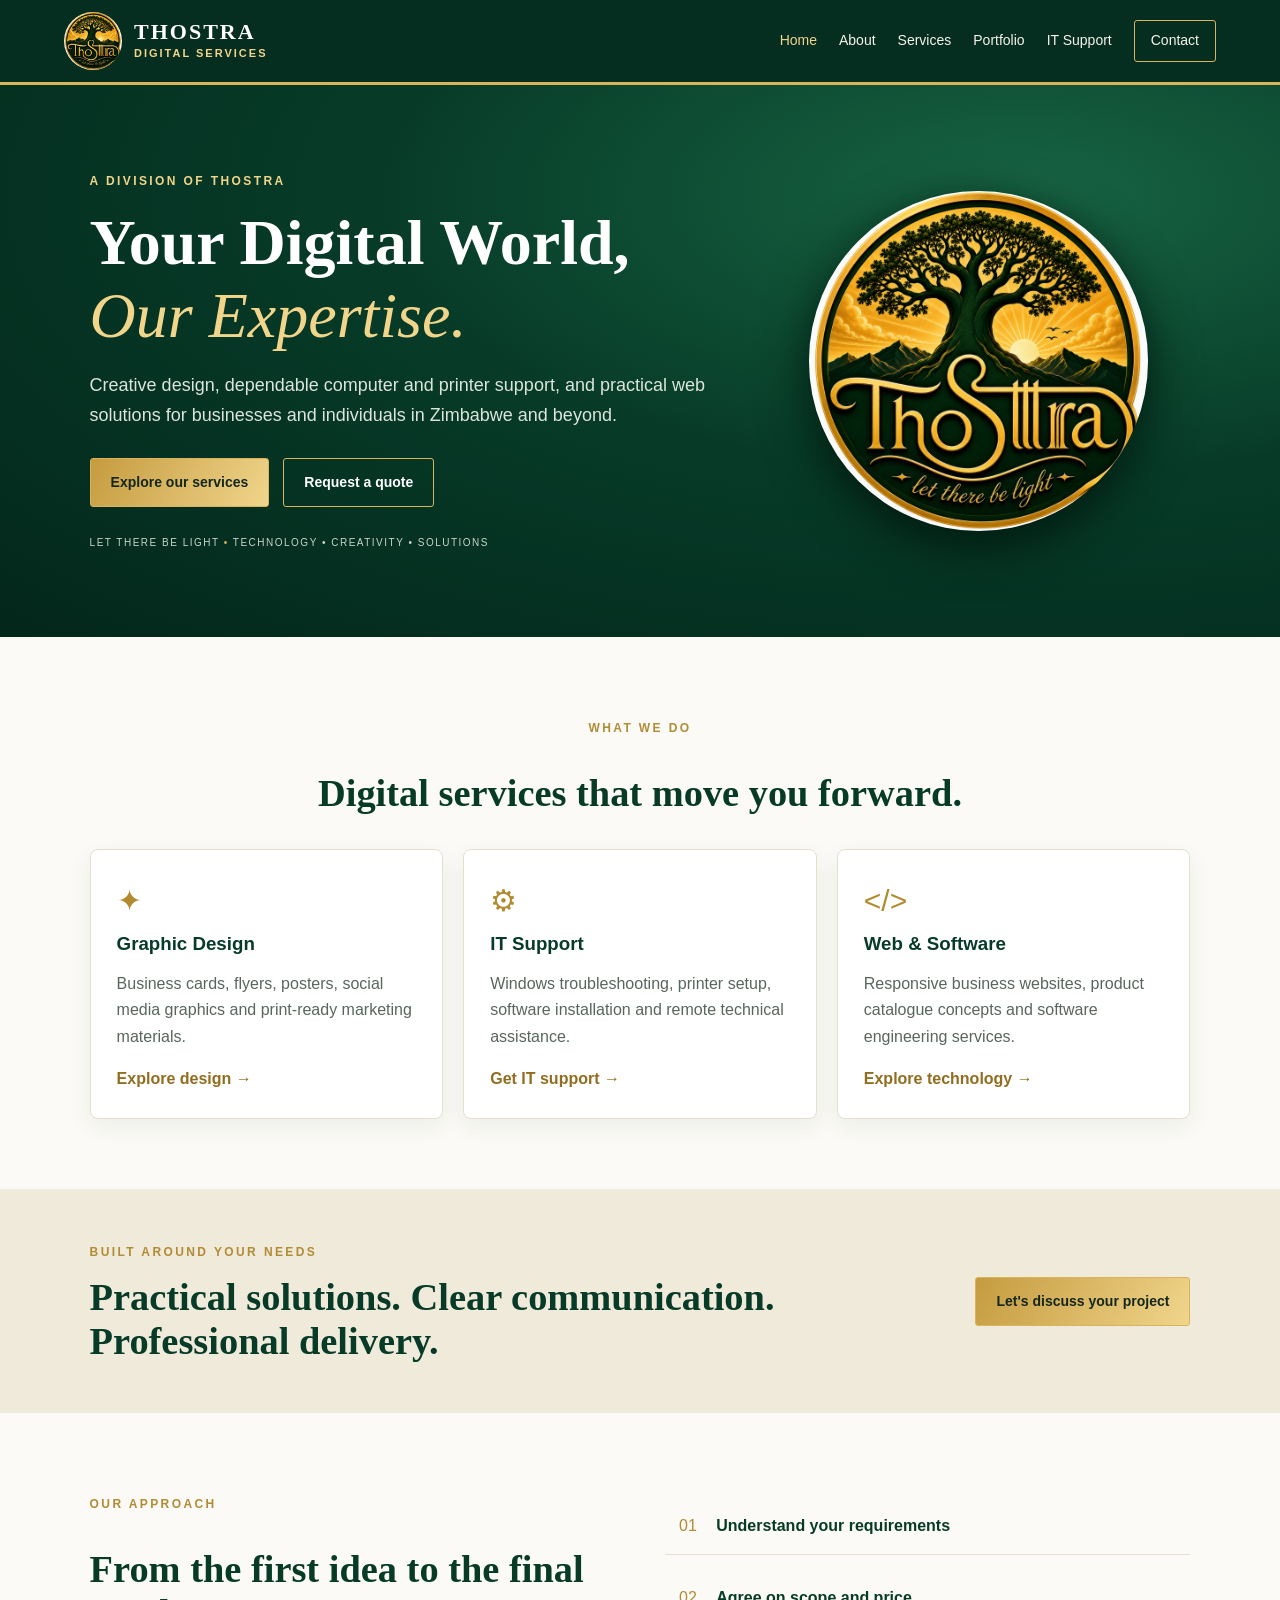
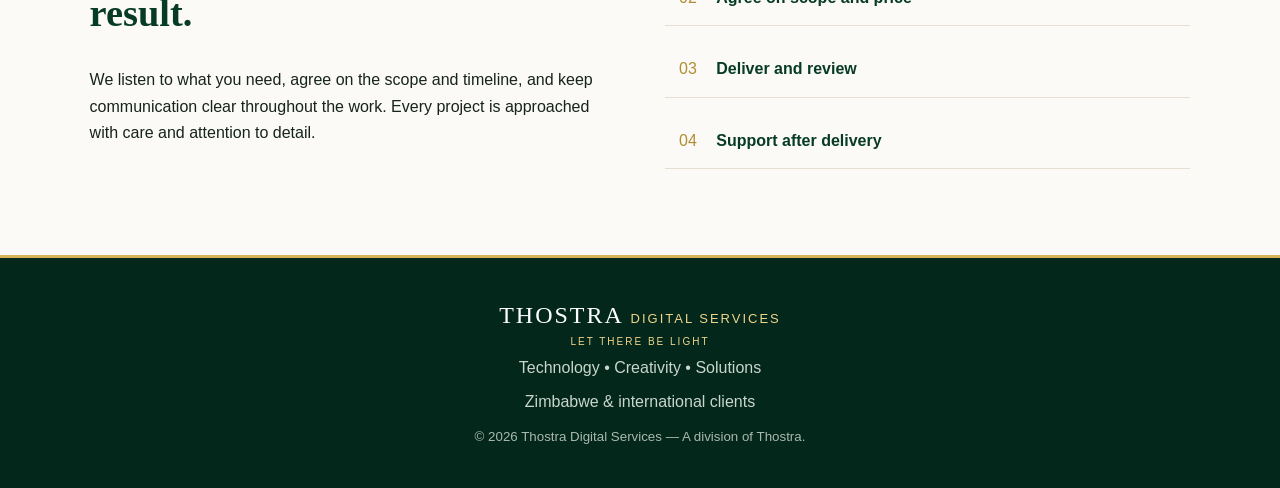
==== index.html @ c04ce032 "Add files via upload" ====
<!doctype html>
<html lang="en">
<head>
  <meta charset="utf-8">
  <meta name="viewport" content="width=device-width, initial-scale=1">
  <meta name="description" content="Thostra Digital Services — graphic design, IT support and web solutions in Zimbabwe and worldwide.">
  <title>Thostra Digital Services | Let There Be Light</title>
  <link rel="stylesheet" href="styles.css">
</head>
<body>
<header class="site-header">
  <a class="brand" href="index.html">
    <img src="assets/thostra-logo.png" alt="Thostra logo">
    <span><strong>THOSTRA</strong><small>DIGITAL SERVICES</small></span>
  </a>
  <button class="menu-toggle" aria-label="Open navigation" aria-expanded="false">☰</button>
  <nav class="nav">
    <a href="index.html" class="active">Home</a><a href="about.html">About</a>
    <a href="services.html">Services</a><a href="portfolio.html">Portfolio</a>
    <a href="support.html">IT Support</a><a href="contact.html" class="nav-cta">Contact</a>
  </nav>
</header>
<main>
  <section class="hero">
    <div class="hero-copy">
      <p class="eyebrow">A DIVISION OF THOSTRA</p>
      <h1>Your Digital World,<br><em>Our Expertise.</em></h1>
      <p class="lead">Creative design, dependable computer and printer support, and practical web solutions for businesses and individuals in Zimbabwe and beyond.</p>
      <div class="actions"><a class="button gold" href="services.html">Explore our services</a><a class="button outline" href="contact.html">Request a quote</a></div>
      <p class="signature">LET THERE BE LIGHT <span>•</span> TECHNOLOGY • CREATIVITY • SOLUTIONS</p>
    </div>
    <div class="hero-mark"><img src="assets/thostra-logo.png" alt="Thostra tree and sunrise emblem"></div>
  </section>
  <section class="section">
    <div class="section-heading"><p class="eyebrow">WHAT WE DO</p><h2>Digital services that move you forward.</h2></div>
    <div class="cards three">
      <article class="card"><div class="icon">✦</div><h3>Graphic Design</h3><p>Business cards, flyers, posters, social media graphics and print-ready marketing materials.</p><a href="services.html#design">Explore design →</a></article>
      <article class="card"><div class="icon">⚙</div><h3>IT Support</h3><p>Windows troubleshooting, printer setup, software installation and remote technical assistance.</p><a href="support.html">Get IT support →</a></article>
      <article class="card"><div class="icon">&lt;/&gt;</div><h3>Web & Software</h3><p>Responsive business websites, product catalogue concepts and software engineering services.</p><a href="services.html#web">Explore technology →</a></article>
    </div>
  </section>
  <section class="band"><div><p class="eyebrow">BUILT AROUND YOUR NEEDS</p><h2>Practical solutions. Clear communication. Professional delivery.</h2></div><a class="button gold" href="contact.html">Let's discuss your project</a></section>
  <section class="section split">
    <div><p class="eyebrow">OUR APPROACH</p><h2>From the first idea to the final result.</h2><p>We listen to what you need, agree on the scope and timeline, and keep communication clear throughout the work. Every project is approached with care and attention to detail.</p></div>
    <div class="feature-list"><p>01 <b>Understand your requirements</b></p><p>02 <b>Agree on scope and price</b></p><p>03 <b>Deliver and review</b></p><p>04 <b>Support after delivery</b></p></div>
  </section>
</main>
<footer><div class="footer-brand">THOSTRA <span>DIGITAL SERVICES</span><small>LET THERE BE LIGHT</small></div><p>Technology • Creativity • Solutions</p><p>Zimbabwe & international clients</p><small>© <span id="year"></span> Thostra Digital Services — A division of Thostra.</small></footer>
<script src="script.js"></script>
</body></html>
---- styles.css ----
:root{--green:#073b28;--green2:#0d5638;--gold:#d8b45a;--gold2:#f0d58b;--cream:#f7f4eb;--ink:#17231d;--muted:#66736b}*{box-sizing:border-box}html{scroll-behavior:smooth}body{margin:0;font-family:Arial,Helvetica,sans-serif;color:var(--ink);background:#fbfaf6;line-height:1.65}.site-header{height:auto;min-height:82px;background:#052d20;color:white;display:flex;align-items:center;justify-content:space-between;padding:12px max(5vw,20px);gap:24px;border-bottom:3px solid var(--gold)}.brand{display:flex;align-items:center;gap:12px;color:white;text-decoration:none}.brand img{width:58px;height:58px;object-fit:contain;border-radius:50%}.brand strong{display:block;font-family:Georgia,serif;font-size:22px;letter-spacing:2px;line-height:1.1}.brand small{display:block;color:var(--gold2);font-size:11px;letter-spacing:2px;font-weight:bold}.nav{display:flex;align-items:center;gap:22px}.nav a{color:#f7f4eb;text-decoration:none;font-size:14px}.nav a:hover,.nav a.active{color:var(--gold2)}.nav .nav-cta{border:1px solid var(--gold);padding:8px 16px;border-radius:3px}.menu-toggle{display:none;background:none;border:1px solid var(--gold);color:white;padding:8px 12px;font-size:20px}.hero{background:radial-gradient(ellipse at 80% 20%,#176443 0,#073b28 45%,#03271b 100%);color:white;display:grid;grid-template-columns:1.2fr .8fr;align-items:center;padding:75px max(7vw,24px);gap:40px;min-height:520px}.eyebrow{color:#b18c35;font-size:12px;font-weight:bold;letter-spacing:2.4px}.hero .eyebrow{color:var(--gold2)}h1,h2,h3{line-height:1.15}h1{font-family:Georgia,serif;font-size:clamp(38px,5vw,64px);margin:14px 0 18px}.hero h1 em{color:var(--gold2);font-weight:normal}.lead{font-size:18px;color:#dce5dd;max-width:720px}.hero-copy .lead{max-width:620px}.actions{display:flex;gap:14px;flex-wrap:wrap;margin:28px 0}.button{display:inline-block;padding:12px 20px;text-decoration:none;font-weight:bold;border-radius:3px;border:1px solid var(--gold);cursor:pointer;font-size:14px}.gold{background:linear-gradient(120deg,#c59b3f,#f0d58b);color:#14271c}.outline{color:white;background:transparent}.signature{font-size:10px;letter-spacing:1.5px;color:#c8d5ca}.signature span{color:var(--gold)}.hero-mark{display:flex;justify-content:center}.hero-mark img{width:min(340px,80%);height:auto;border-radius:50%;box-shadow:0 15px 50px #00190f}.section,.page{padding:70px max(7vw,24px)}.section-heading{text-align:center;max-width:760px;margin:0 auto 34px}.section-heading h2,.split h2,.band h2{font-family:Georgia,serif;font-size:clamp(28px,3vw,42px);color:var(--green)}.cards{display:grid;gap:20px}.three{grid-template-columns:repeat(3,1fr)}.two{grid-template-columns:repeat(2,1fr);margin:28px 0}.card,.panel{background:white;border:1px solid #e5dfd0;padding:26px;border-radius:8px;box-shadow:0 8px 24px #173b2010}.card h3{color:var(--green);margin:8px 0}.card p,.panel p{color:#58665d}.card a{color:#926d20;text-decoration:none;font-weight:bold}.icon{font-size:30px;color:#b28b31}.band{background:#f0eadb;padding:42px max(7vw,24px);display:flex;align-items:center;justify-content:space-between;gap:25px}.band h2{max-width:720px;margin:8px 0}.split{display:grid;grid-template-columns:1fr 1fr;gap:50px}.feature-list p{padding:14px;border-bottom:1px solid #e6dfcf;color:#b18c35}.feature-list b{color:var(--green);margin-left:15px}.page{min-height:65vh}.page h1{color:var(--green);font-size:clamp(36px,4.5vw,54px)}.page .lead{color:#59665e;max-width:850px}.page h2{color:var(--green);font-family:Georgia,serif}.service-block{display:grid;grid-template-columns:85px 1fr;gap:20px;padding:25px 0;border-bottom:1px solid #e4dece}.service-number{font-family:Georgia,serif;color:#b28b31;font-size:38px}.service-block h2{margin:4px 0 10px}.service-block p{max-width:850px;color:#5a675f}.tag,.label{display:inline-block;color:#86651e;background:#f4ecd8;padding:4px 10px;border-radius:3px;font-size:11px;font-weight:bold;letter-spacing:1px}.notice{padding:18px 20px;border-left:4px solid var(--gold);background:#f3eedf;margin:25px 0;color:#4d594f}.contact-grid{display:grid;grid-template-columns:.8fr 1.2fr;gap:22px;margin-top:28px}.contact-label{font-size:11px;font-weight:bold;color:#987522;text-transform:uppercase;letter-spacing:1px;margin-bottom:0}.panel a{color:#765819}form label{display:block;font-size:13px;font-weight:bold;color:var(--green);margin:13px 0}input,select,textarea{width:100%;padding:12px;border:1px solid #d9d2c2;border-radius:4px;margin-top:5px;font:inherit;background:#fff}textarea{resize:vertical}.small{font-size:12px;color:#68736b}footer{background:#03271b;color:#dce5dd;text-align:center;padding:38px 20px;border-top:3px solid var(--gold)}.footer-brand{font-family:Georgia,serif;font-size:24px;letter-spacing:2px;color:white}.footer-brand span{color:var(--gold2);font-family:Arial,sans-serif;font-size:13px;letter-spacing:2px}.footer-brand small{display:block;color:var(--gold2);font:10px Arial;letter-spacing:2px}footer p{margin:8px;color:#c9d6cc}footer>small{color:#aab9ad}@media(max-width:850px){.nav{gap:12px}.nav a{font-size:12px}.hero{grid-template-columns:1fr}.hero-mark{display:none}}@media(max-width:680px){.site-header{flex-wrap:wrap}.menu-toggle{display:block}.nav{display:none;width:100%;flex-direction:column;align-items:flex-start;padding:10px 0 14px}.nav.open{display:flex}.nav a{font-size:15px}.three,.two,.split,.contact-grid{grid-template-columns:1fr}.band{align-items:flex-start;flex-direction:column}.section,.page{padding:48px 22px}.hero{padding:55px 22px;min-height:0}.service-block{grid-template-columns:55px 1fr}.service-number{font-size:28px}}
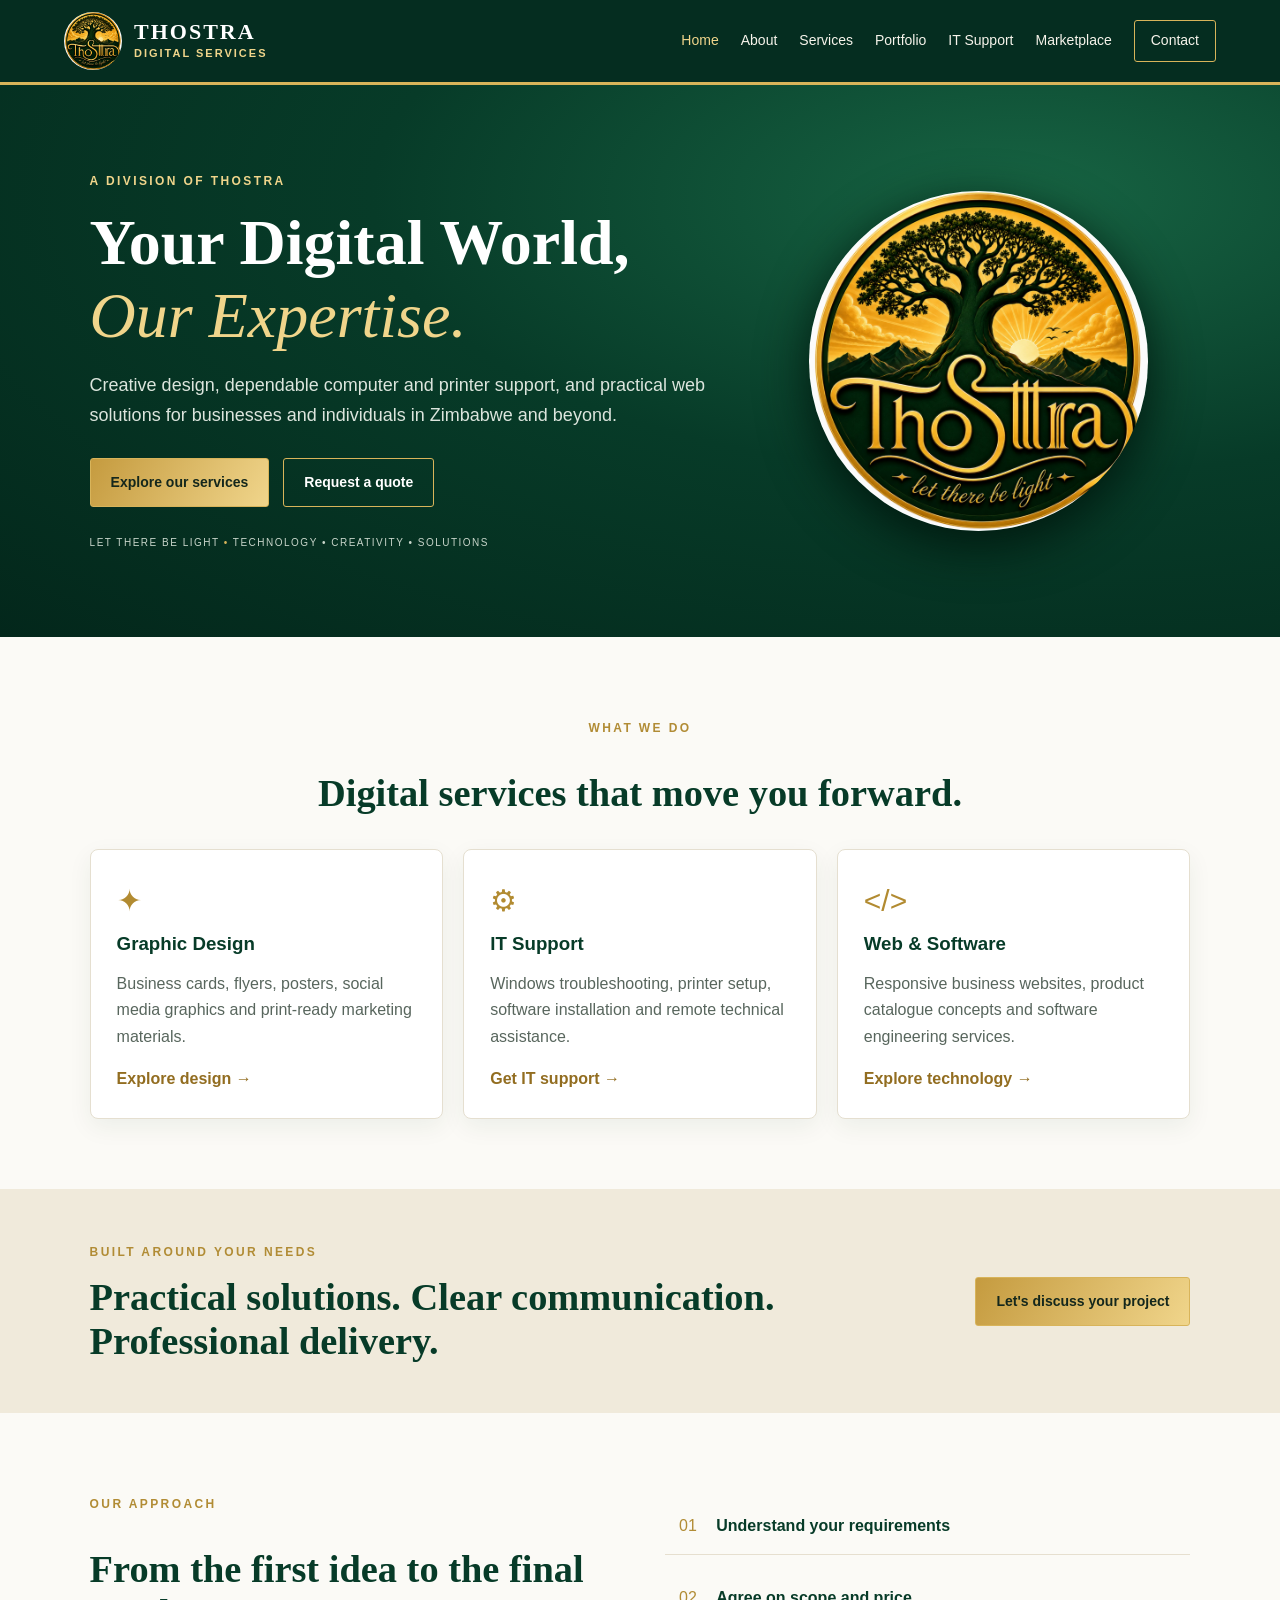
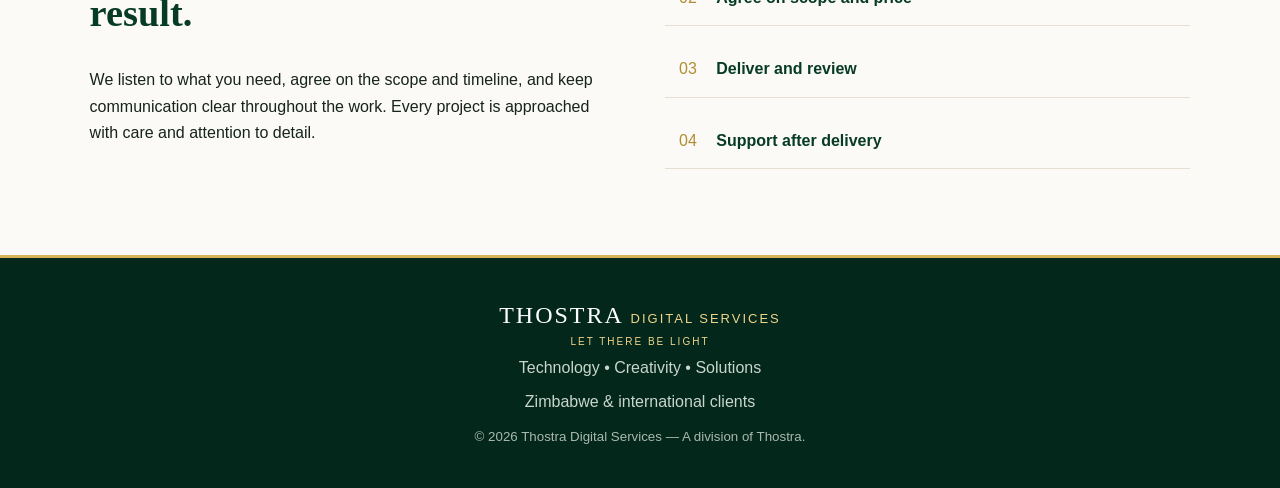
==== commit 1d1da4f2: "Add Thostra Online Marketplace and navigation" ====
--- a/index.html
+++ b/index.html
@@ -14,11 +14,17 @@
     <span><strong>THOSTRA</strong><small>DIGITAL SERVICES</small></span>
   </a>
   <button class="menu-toggle" aria-label="Open navigation" aria-expanded="false">☰</button>
-  <nav class="nav">
-    <a href="index.html" class="active">Home</a><a href="about.html">About</a>
-    <a href="services.html">Services</a><a href="portfolio.html">Portfolio</a>
-    <a href="support.html">IT Support</a><a href="contact.html" class="nav-cta">Contact</a>
-  </nav>
+  
+<nav class="nav">
+  <a href="index.html" class="active">Home</a>
+  <a href="about.html">About</a>
+  <a href="services.html">Services</a>
+  <a href="portfolio.html">Portfolio</a>
+  <a href="support.html">IT Support</a>
+  <a href="marketplace.html">Marketplace</a>
+  <a href="contact.html" class="nav-cta">Contact</a>
+</nav>
+</header>
 </header>
 <main>
   <section class="hero">
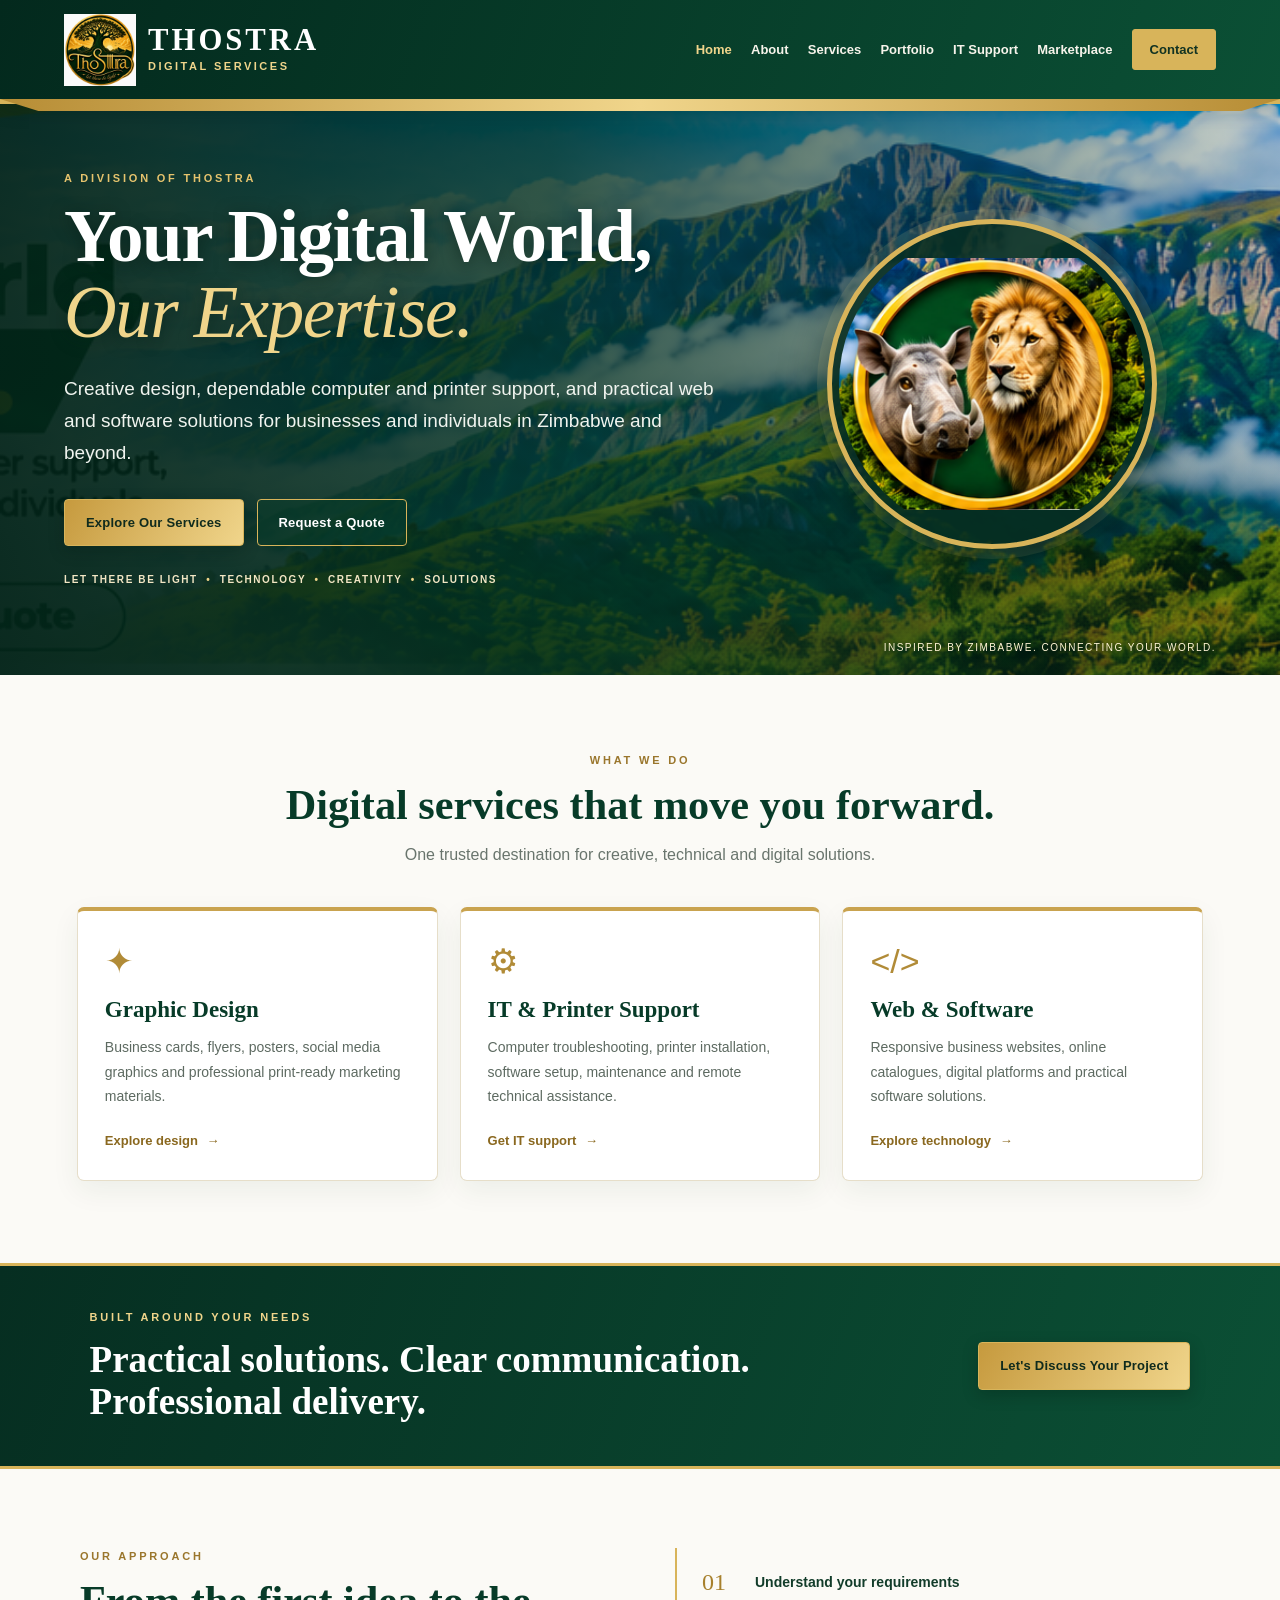
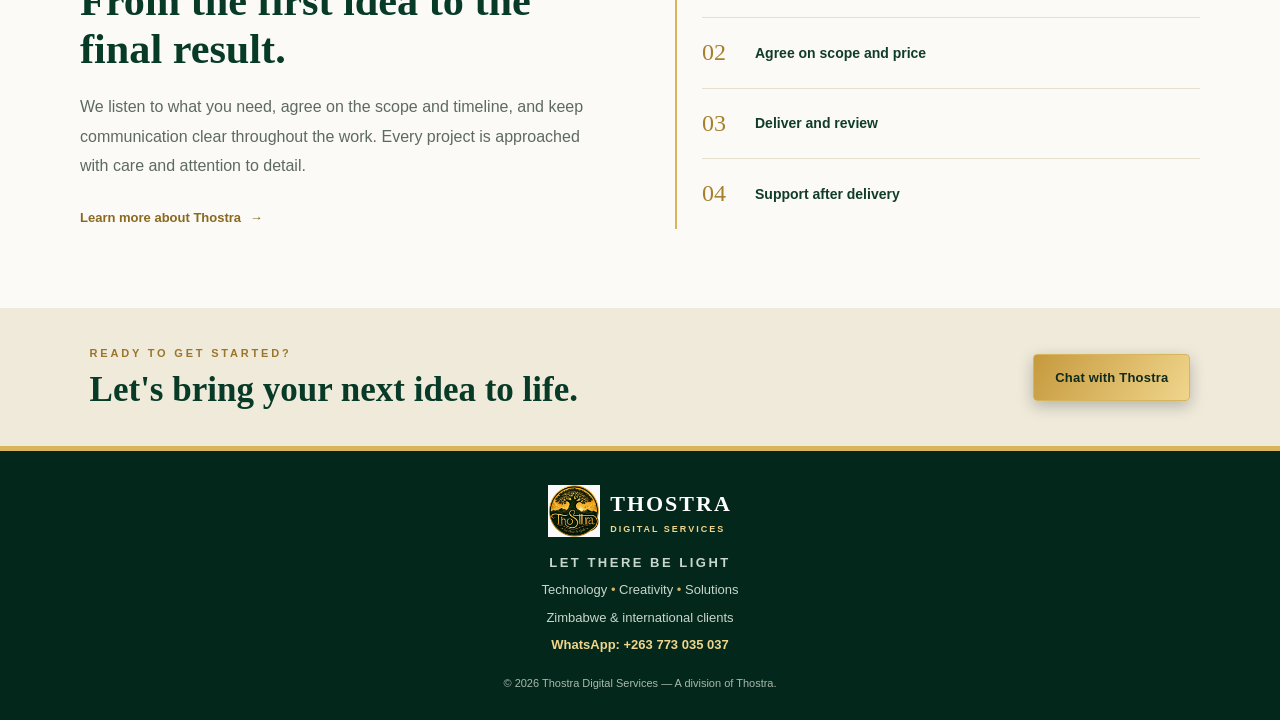
==== commit b3e4d63b: "Redesign Thostra homepage with Nyangani mountains" ====
--- a/index.html
+++ b/index.html
@@ -3,54 +3,124 @@
 <head>
   <meta charset="utf-8">
   <meta name="viewport" content="width=device-width, initial-scale=1">
-  <meta name="description" content="Thostra Digital Services — graphic design, IT support and web solutions in Zimbabwe and worldwide.">
-  <title>Thostra Digital Services | Let There Be Light</title>
+  <meta name="description" content="Thostra Digital Services — graphic design, IT support, printer support, websites and software solutions in Zimbabwe and beyond.">
+  <meta name="theme-color" content="#073b28">
+  <title>THOSTRA Digital Services | Your Digital World, Our Expertise</title>
   <link rel="stylesheet" href="styles.css">
 </head>
-<body>
-<header class="site-header">
-  <a class="brand" href="index.html">
-    <img src="assets/thostra-logo.png" alt="Thostra logo">
+<body class="home-page">
+<header class="site-header home-header">
+  <a class="brand" href="index.html" aria-label="Thostra Digital Services home">
+    <img src="assets/thostra-logo.png" alt="Original Thostra logo">
     <span><strong>THOSTRA</strong><small>DIGITAL SERVICES</small></span>
   </a>
-  <button class="menu-toggle" aria-label="Open navigation" aria-expanded="false">☰</button>
-  
-<nav class="nav">
-  <a href="index.html" class="active">Home</a>
-  <a href="about.html">About</a>
-  <a href="services.html">Services</a>
-  <a href="portfolio.html">Portfolio</a>
-  <a href="support.html">IT Support</a>
-  <a href="marketplace.html">Marketplace</a>
-  <a href="contact.html" class="nav-cta">Contact</a>
-</nav>
+
+  <button class="menu-toggle" type="button" aria-label="Open navigation" aria-expanded="false">☰</button>
+
+  <nav class="nav" aria-label="Main navigation">
+    <a href="index.html" class="active">Home</a>
+    <a href="about.html">About</a>
+    <a href="services.html">Services</a>
+    <a href="portfolio.html">Portfolio</a>
+    <a href="support.html">IT Support</a>
+    <a href="marketplace.html">Marketplace</a>
+    <a href="contact.html" class="nav-cta">Contact</a>
+  </nav>
 </header>
-</header>
+
 <main>
-  <section class="hero">
-    <div class="hero-copy">
-      <p class="eyebrow">A DIVISION OF THOSTRA</p>
-      <h1>Your Digital World,<br><em>Our Expertise.</em></h1>
-      <p class="lead">Creative design, dependable computer and printer support, and practical web solutions for businesses and individuals in Zimbabwe and beyond.</p>
-      <div class="actions"><a class="button gold" href="services.html">Explore our services</a><a class="button outline" href="contact.html">Request a quote</a></div>
-      <p class="signature">LET THERE BE LIGHT <span>•</span> TECHNOLOGY • CREATIVITY • SOLUTIONS</p>
+  <section class="home-hero" aria-labelledby="hero-title">
+    <div class="home-hero-shade"></div>
+    <div class="home-hero-inner">
+      <div class="home-hero-copy">
+        <p class="home-eyebrow">A DIVISION OF THOSTRA</p>
+        <h1 id="hero-title">Your Digital World,<br><em>Our Expertise.</em></h1>
+        <p class="home-lead">Creative design, dependable computer and printer support, and practical web and software solutions for businesses and individuals in Zimbabwe and beyond.</p>
+        <div class="home-actions">
+          <a class="home-button home-button-gold" href="services.html">Explore Our Services</a>
+          <a class="home-button home-button-outline" href="contact.html">Request a Quote</a>
+        </div>
+        <p class="home-signature">LET THERE BE LIGHT <span>•</span> TECHNOLOGY <span>•</span> CREATIVITY <span>•</span> SOLUTIONS</p>
+      </div>
+      <div class="home-hero-emblem">
+        <img src="assets/thostra-lion-warthog-emblem.png" alt="Lion and warthog emblem">
+      </div>
     </div>
-    <div class="hero-mark"><img src="assets/thostra-logo.png" alt="Thostra tree and sunrise emblem"></div>
+    <div class="home-hero-caption">Inspired by Zimbabwe. Connecting your world.</div>
   </section>
-  <section class="section">
-    <div class="section-heading"><p class="eyebrow">WHAT WE DO</p><h2>Digital services that move you forward.</h2></div>
-    <div class="cards three">
-      <article class="card"><div class="icon">✦</div><h3>Graphic Design</h3><p>Business cards, flyers, posters, social media graphics and print-ready marketing materials.</p><a href="services.html#design">Explore design →</a></article>
-      <article class="card"><div class="icon">⚙</div><h3>IT Support</h3><p>Windows troubleshooting, printer setup, software installation and remote technical assistance.</p><a href="support.html">Get IT support →</a></article>
-      <article class="card"><div class="icon">&lt;/&gt;</div><h3>Web & Software</h3><p>Responsive business websites, product catalogue concepts and software engineering services.</p><a href="services.html#web">Explore technology →</a></article>
+
+  <section class="home-services" aria-labelledby="services-title">
+    <div class="home-section-heading">
+      <p class="home-eyebrow">WHAT WE DO</p>
+      <h2 id="services-title">Digital services that move you forward.</h2>
+      <p>One trusted destination for creative, technical and digital solutions.</p>
+    </div>
+    <div class="home-service-grid">
+      <article class="home-service-card">
+        <div class="home-service-icon" aria-hidden="true">✦</div>
+        <h3>Graphic Design</h3>
+        <p>Business cards, flyers, posters, social media graphics and professional print-ready marketing materials.</p>
+        <a href="services.html#design">Explore design <span>→</span></a>
+      </article>
+      <article class="home-service-card">
+        <div class="home-service-icon" aria-hidden="true">⚙</div>
+        <h3>IT & Printer Support</h3>
+        <p>Computer troubleshooting, printer installation, software setup, maintenance and remote technical assistance.</p>
+        <a href="support.html">Get IT support <span>→</span></a>
+      </article>
+      <article class="home-service-card">
+        <div class="home-service-icon" aria-hidden="true">&lt;/&gt;</div>
+        <h3>Web & Software</h3>
+        <p>Responsive business websites, online catalogues, digital platforms and practical software solutions.</p>
+        <a href="services.html#web">Explore technology <span>→</span></a>
+      </article>
     </div>
   </section>
-  <section class="band"><div><p class="eyebrow">BUILT AROUND YOUR NEEDS</p><h2>Practical solutions. Clear communication. Professional delivery.</h2></div><a class="button gold" href="contact.html">Let's discuss your project</a></section>
-  <section class="section split">
-    <div><p class="eyebrow">OUR APPROACH</p><h2>From the first idea to the final result.</h2><p>We listen to what you need, agree on the scope and timeline, and keep communication clear throughout the work. Every project is approached with care and attention to detail.</p></div>
-    <div class="feature-list"><p>01 <b>Understand your requirements</b></p><p>02 <b>Agree on scope and price</b></p><p>03 <b>Deliver and review</b></p><p>04 <b>Support after delivery</b></p></div>
+
+  <section class="home-promise">
+    <div>
+      <p class="home-eyebrow">BUILT AROUND YOUR NEEDS</p>
+      <h2>Practical solutions. Clear communication. Professional delivery.</h2>
+    </div>
+    <a class="home-button home-button-gold" href="contact.html">Let's Discuss Your Project</a>
+  </section>
+
+  <section class="home-approach" aria-labelledby="approach-title">
+    <div class="home-approach-copy">
+      <p class="home-eyebrow">OUR APPROACH</p>
+      <h2 id="approach-title">From the first idea to the final result.</h2>
+      <p>We listen to what you need, agree on the scope and timeline, and keep communication clear throughout the work. Every project is approached with care and attention to detail.</p>
+      <a class="home-text-link" href="about.html">Learn more about Thostra <span>→</span></a>
+    </div>
+    <div class="home-steps">
+      <div><span>01</span><strong>Understand your requirements</strong></div>
+      <div><span>02</span><strong>Agree on scope and price</strong></div>
+      <div><span>03</span><strong>Deliver and review</strong></div>
+      <div><span>04</span><strong>Support after delivery</strong></div>
+    </div>
+  </section>
+
+  <section class="home-contact-strip">
+    <div>
+      <p class="home-eyebrow">READY TO GET STARTED?</p>
+      <h2>Let's bring your next idea to life.</h2>
+    </div>
+    <a class="home-button home-button-gold" href="https://wa.me/263773035037" target="_blank" rel="noopener">Chat with Thostra</a>
   </section>
 </main>
-<footer><div class="footer-brand">THOSTRA <span>DIGITAL SERVICES</span><small>LET THERE BE LIGHT</small></div><p>Technology • Creativity • Solutions</p><p>Zimbabwe & international clients</p><small>© <span id="year"></span> Thostra Digital Services — A division of Thostra.</small></footer>
+
+<footer class="home-footer">
+  <a class="home-footer-brand" href="index.html">
+    <img src="assets/thostra-logo.png" alt="">
+    <span><strong>THOSTRA</strong><small>DIGITAL SERVICES</small></span>
+  </a>
+  <p class="home-footer-motto">LET THERE BE LIGHT</p>
+  <p>Technology <span>•</span> Creativity <span>•</span> Solutions</p>
+  <p>Zimbabwe &amp; international clients</p>
+  <p class="home-footer-contact">WhatsApp: +263 773 035 037</p>
+  <small>© <span id="year"></span> Thostra Digital Services — A division of Thostra.</small>
+</footer>
+
 <script src="script.js"></script>
-</body></html>+</body>
+</html>
--- a/styles.css
+++ b/styles.css
@@ -1 +1,167 @@
-:root{--green:#073b28;--green2:#0d5638;--gold:#d8b45a;--gold2:#f0d58b;--cream:#f7f4eb;--ink:#17231d;--muted:#66736b}*{box-sizing:border-box}html{scroll-behavior:smooth}body{margin:0;font-family:Arial,Helvetica,sans-serif;color:var(--ink);background:#fbfaf6;line-height:1.65}.site-header{height:auto;min-height:82px;background:#052d20;color:white;display:flex;align-items:center;justify-content:space-between;padding:12px max(5vw,20px);gap:24px;border-bottom:3px solid var(--gold)}.brand{display:flex;align-items:center;gap:12px;color:white;text-decoration:none}.brand img{width:58px;height:58px;object-fit:contain;border-radius:50%}.brand strong{display:block;font-family:Georgia,serif;font-size:22px;letter-spacing:2px;line-height:1.1}.brand small{display:block;color:var(--gold2);font-size:11px;letter-spacing:2px;font-weight:bold}.nav{display:flex;align-items:center;gap:22px}.nav a{color:#f7f4eb;text-decoration:none;font-size:14px}.nav a:hover,.nav a.active{color:var(--gold2)}.nav .nav-cta{border:1px solid var(--gold);padding:8px 16px;border-radius:3px}.menu-toggle{display:none;background:none;border:1px solid var(--gold);color:white;padding:8px 12px;font-size:20px}.hero{background:radial-gradient(ellipse at 80% 20%,#176443 0,#073b28 45%,#03271b 100%);color:white;display:grid;grid-template-columns:1.2fr .8fr;align-items:center;padding:75px max(7vw,24px);gap:40px;min-height:520px}.eyebrow{color:#b18c35;font-size:12px;font-weight:bold;letter-spacing:2.4px}.hero .eyebrow{color:var(--gold2)}h1,h2,h3{line-height:1.15}h1{font-family:Georgia,serif;font-size:clamp(38px,5vw,64px);margin:14px 0 18px}.hero h1 em{color:var(--gold2);font-weight:normal}.lead{font-size:18px;color:#dce5dd;max-width:720px}.hero-copy .lead{max-width:620px}.actions{display:flex;gap:14px;flex-wrap:wrap;margin:28px 0}.button{display:inline-block;padding:12px 20px;text-decoration:none;font-weight:bold;border-radius:3px;border:1px solid var(--gold);cursor:pointer;font-size:14px}.gold{background:linear-gradient(120deg,#c59b3f,#f0d58b);color:#14271c}.outline{color:white;background:transparent}.signature{font-size:10px;letter-spacing:1.5px;color:#c8d5ca}.signature span{color:var(--gold)}.hero-mark{display:flex;justify-content:center}.hero-mark img{width:min(340px,80%);height:auto;border-radius:50%;box-shadow:0 15px 50px #00190f}.section,.page{padding:70px max(7vw,24px)}.section-heading{text-align:center;max-width:760px;margin:0 auto 34px}.section-heading h2,.split h2,.band h2{font-family:Georgia,serif;font-size:clamp(28px,3vw,42px);color:var(--green)}.cards{display:grid;gap:20px}.three{grid-template-columns:repeat(3,1fr)}.two{grid-template-columns:repeat(2,1fr);margin:28px 0}.card,.panel{background:white;border:1px solid #e5dfd0;padding:26px;border-radius:8px;box-shadow:0 8px 24px #173b2010}.card h3{color:var(--green);margin:8px 0}.card p,.panel p{color:#58665d}.card a{color:#926d20;text-decoration:none;font-weight:bold}.icon{font-size:30px;color:#b28b31}.band{background:#f0eadb;padding:42px max(7vw,24px);display:flex;align-items:center;justify-content:space-between;gap:25px}.band h2{max-width:720px;margin:8px 0}.split{display:grid;grid-template-columns:1fr 1fr;gap:50px}.feature-list p{padding:14px;border-bottom:1px solid #e6dfcf;color:#b18c35}.feature-list b{color:var(--green);margin-left:15px}.page{min-height:65vh}.page h1{color:var(--green);font-size:clamp(36px,4.5vw,54px)}.page .lead{color:#59665e;max-width:850px}.page h2{color:var(--green);font-family:Georgia,serif}.service-block{display:grid;grid-template-columns:85px 1fr;gap:20px;padding:25px 0;border-bottom:1px solid #e4dece}.service-number{font-family:Georgia,serif;color:#b28b31;font-size:38px}.service-block h2{margin:4px 0 10px}.service-block p{max-width:850px;color:#5a675f}.tag,.label{display:inline-block;color:#86651e;background:#f4ecd8;padding:4px 10px;border-radius:3px;font-size:11px;font-weight:bold;letter-spacing:1px}.notice{padding:18px 20px;border-left:4px solid var(--gold);background:#f3eedf;margin:25px 0;color:#4d594f}.contact-grid{display:grid;grid-template-columns:.8fr 1.2fr;gap:22px;margin-top:28px}.contact-label{font-size:11px;font-weight:bold;color:#987522;text-transform:uppercase;letter-spacing:1px;margin-bottom:0}.panel a{color:#765819}form label{display:block;font-size:13px;font-weight:bold;color:var(--green);margin:13px 0}input,select,textarea{width:100%;padding:12px;border:1px solid #d9d2c2;border-radius:4px;margin-top:5px;font:inherit;background:#fff}textarea{resize:vertical}.small{font-size:12px;color:#68736b}footer{background:#03271b;color:#dce5dd;text-align:center;padding:38px 20px;border-top:3px solid var(--gold)}.footer-brand{font-family:Georgia,serif;font-size:24px;letter-spacing:2px;color:white}.footer-brand span{color:var(--gold2);font-family:Arial,sans-serif;font-size:13px;letter-spacing:2px}.footer-brand small{display:block;color:var(--gold2);font:10px Arial;letter-spacing:2px}footer p{margin:8px;color:#c9d6cc}footer>small{color:#aab9ad}@media(max-width:850px){.nav{gap:12px}.nav a{font-size:12px}.hero{grid-template-columns:1fr}.hero-mark{display:none}}@media(max-width:680px){.site-header{flex-wrap:wrap}.menu-toggle{display:block}.nav{display:none;width:100%;flex-direction:column;align-items:flex-start;padding:10px 0 14px}.nav.open{display:flex}.nav a{font-size:15px}.three,.two,.split,.contact-grid{grid-template-columns:1fr}.band{align-items:flex-start;flex-direction:column}.section,.page{padding:48px 22px}.hero{padding:55px 22px;min-height:0}.service-block{grid-template-columns:55px 1fr}.service-number{font-size:28px}}+:root{--green:#073b28;--green2:#0d5638;--gold:#d8b45a;--gold2:#f0d58b;--cream:#f7f4eb;--ink:#17231d;--muted:#66736b}*{box-sizing:border-box}html{scroll-behavior:smooth}body{margin:0;font-family:Arial,Helvetica,sans-serif;color:var(--ink);background:#fbfaf6;line-height:1.65}.site-header{height:auto;min-height:82px;background:#052d20;color:white;display:flex;align-items:center;justify-content:space-between;padding:12px max(5vw,20px);gap:24px;border-bottom:3px solid var(--gold)}.brand{display:flex;align-items:center;gap:12px;color:white;text-decoration:none}.brand img{width:58px;height:58px;object-fit:contain;border-radius:50%}.brand strong{display:block;font-family:Georgia,serif;font-size:22px;letter-spacing:2px;line-height:1.1}.brand small{display:block;color:var(--gold2);font-size:11px;letter-spacing:2px;font-weight:bold}.nav{display:flex;align-items:center;gap:22px}.nav a{color:#f7f4eb;text-decoration:none;font-size:14px}.nav a:hover,.nav a.active{color:var(--gold2)}.nav .nav-cta{border:1px solid var(--gold);padding:8px 16px;border-radius:3px}.menu-toggle{display:none;background:none;border:1px solid var(--gold);color:white;padding:8px 12px;font-size:20px}.hero{background:radial-gradient(ellipse at 80% 20%,#176443 0,#073b28 45%,#03271b 100%);color:white;display:grid;grid-template-columns:1.2fr .8fr;align-items:center;padding:75px max(7vw,24px);gap:40px;min-height:520px}.eyebrow{color:#b18c35;font-size:12px;font-weight:bold;letter-spacing:2.4px}.hero .eyebrow{color:var(--gold2)}h1,h2,h3{line-height:1.15}h1{font-family:Georgia,serif;font-size:clamp(38px,5vw,64px);margin:14px 0 18px}.hero h1 em{color:var(--gold2);font-weight:normal}.lead{font-size:18px;color:#dce5dd;max-width:720px}.hero-copy .lead{max-width:620px}.actions{display:flex;gap:14px;flex-wrap:wrap;margin:28px 0}.button{display:inline-block;padding:12px 20px;text-decoration:none;font-weight:bold;border-radius:3px;border:1px solid var(--gold);cursor:pointer;font-size:14px}.gold{background:linear-gradient(120deg,#c59b3f,#f0d58b);color:#14271c}.outline{color:white;background:transparent}.signature{font-size:10px;letter-spacing:1.5px;color:#c8d5ca}.signature span{color:var(--gold)}.hero-mark{display:flex;justify-content:center}.hero-mark img{width:min(340px,80%);height:auto;border-radius:50%;box-shadow:0 15px 50px #00190f}.section,.page{padding:70px max(7vw,24px)}.section-heading{text-align:center;max-width:760px;margin:0 auto 34px}.section-heading h2,.split h2,.band h2{font-family:Georgia,serif;font-size:clamp(28px,3vw,42px);color:var(--green)}.cards{display:grid;gap:20px}.three{grid-template-columns:repeat(3,1fr)}.two{grid-template-columns:repeat(2,1fr);margin:28px 0}.card,.panel{background:white;border:1px solid #e5dfd0;padding:26px;border-radius:8px;box-shadow:0 8px 24px #173b2010}.card h3{color:var(--green);margin:8px 0}.card p,.panel p{color:#58665d}.card a{color:#926d20;text-decoration:none;font-weight:bold}.icon{font-size:30px;color:#b28b31}.band{background:#f0eadb;padding:42px max(7vw,24px);display:flex;align-items:center;justify-content:space-between;gap:25px}.band h2{max-width:720px;margin:8px 0}.split{display:grid;grid-template-columns:1fr 1fr;gap:50px}.feature-list p{padding:14px;border-bottom:1px solid #e6dfcf;color:#b18c35}.feature-list b{color:var(--green);margin-left:15px}.page{min-height:65vh}.page h1{color:var(--green);font-size:clamp(36px,4.5vw,54px)}.page .lead{color:#59665e;max-width:850px}.page h2{color:var(--green);font-family:Georgia,serif}.service-block{display:grid;grid-template-columns:85px 1fr;gap:20px;padding:25px 0;border-bottom:1px solid #e4dece}.service-number{font-family:Georgia,serif;color:#b28b31;font-size:38px}.service-block h2{margin:4px 0 10px}.service-block p{max-width:850px;color:#5a675f}.tag,.label{display:inline-block;color:#86651e;background:#f4ecd8;padding:4px 10px;border-radius:3px;font-size:11px;font-weight:bold;letter-spacing:1px}.notice{padding:18px 20px;border-left:4px solid var(--gold);background:#f3eedf;margin:25px 0;color:#4d594f}.contact-grid{display:grid;grid-template-columns:.8fr 1.2fr;gap:22px;margin-top:28px}.contact-label{font-size:11px;font-weight:bold;color:#987522;text-transform:uppercase;letter-spacing:1px;margin-bottom:0}.panel a{color:#765819}form label{display:block;font-size:13px;font-weight:bold;color:var(--green);margin:13px 0}input,select,textarea{width:100%;padding:12px;border:1px solid #d9d2c2;border-radius:4px;margin-top:5px;font:inherit;background:#fff}textarea{resize:vertical}.small{font-size:12px;color:#68736b}footer{background:#03271b;color:#dce5dd;text-align:center;padding:38px 20px;border-top:3px solid var(--gold)}.footer-brand{font-family:Georgia,serif;font-size:24px;letter-spacing:2px;color:white}.footer-brand span{color:var(--gold2);font-family:Arial,sans-serif;font-size:13px;letter-spacing:2px}.footer-brand small{display:block;color:var(--gold2);font:10px Arial;letter-spacing:2px}footer p{margin:8px;color:#c9d6cc}footer>small{color:#aab9ad}@media(max-width:850px){.nav{gap:12px}.nav a{font-size:12px}.hero{grid-template-columns:1fr}.hero-mark{display:none}}@media(max-width:680px){.site-header{flex-wrap:wrap}.menu-toggle{display:block}.nav{display:none;width:100%;flex-direction:column;align-items:flex-start;padding:10px 0 14px}.nav.open{display:flex}.nav a{font-size:15px}.three,.two,.split,.contact-grid{grid-template-columns:1fr}.band{align-items:flex-start;flex-direction:column}.section,.page{padding:48px 22px}.hero{padding:55px 22px;min-height:0}.service-block{grid-template-columns:55px 1fr}.service-number{font-size:28px}}
+
+/* =========================================================
+   THOSTRA HOMEPAGE REDESIGN
+   Scoped to .home-page so the other site pages keep their
+   existing layout and styling.
+   ========================================================= */
+.home-page { background:#fbfaf6; color:#18251d; }
+.home-page .home-header {
+  position:relative; z-index:5; min-height:104px; padding:12px clamp(20px,5vw,76px);
+  background:linear-gradient(110deg,#03291d,#0b5035); border-bottom:5px solid #d8b45a;
+  box-shadow:0 5px 18px #00190f35;
+}
+.home-page .home-header:after {
+  content:""; position:absolute; height:12px; left:0; right:0; bottom:-12px;
+  background:linear-gradient(90deg,#b78d35,#f0d58b,#b78d35);
+  clip-path:polygon(0 0,100% 0,97% 100%,3% 100%);
+}
+.home-page .brand img { width:72px; height:72px; border-radius:0; object-fit:contain; }
+.home-page .brand strong { font-size:clamp(23px,2.4vw,31px); letter-spacing:3px; }
+.home-page .brand small { font-size:11px; letter-spacing:2.5px; }
+.home-page .nav { gap:clamp(10px,1.5vw,23px); }
+.home-page .nav a { font-size:13px; font-weight:700; }
+.home-page .nav .nav-cta { padding:9px 17px; background:#d8b45a; color:#123322; }
+.home-page .nav .nav-cta:hover { background:#f0d58b; color:#092819; }
+.home-page .menu-toggle { border-radius:4px; }
+
+.home-hero {
+  min-height:570px; position:relative; isolation:isolate; overflow:hidden; color:#fff;
+  background-image:url("assets/thostra-nyangani-mountains.png");
+  background-position:center 48%; background-size:cover; background-repeat:no-repeat;
+}
+.home-hero-shade {
+  position:absolute; inset:0; z-index:-1;
+  background:linear-gradient(90deg,rgba(2,35,24,.94) 0%,rgba(3,48,31,.82) 43%,rgba(3,45,29,.22) 100%),
+             linear-gradient(0deg,rgba(0,24,15,.45),transparent 45%);
+}
+.home-hero-inner {
+  width:min(1280px,90%); min-height:570px; margin:auto; display:grid;
+  grid-template-columns:minmax(0,1.2fr) minmax(260px,.8fr); align-items:center; gap:30px;
+  padding:65px 0 76px;
+}
+.home-hero-copy { max-width:720px; }
+.home-eyebrow { color:#e5c36d; font-size:11px; font-weight:800; letter-spacing:2.8px; margin:0 0 12px; }
+.home-hero h1 {
+  color:#fff; font-family:Georgia,"Times New Roman",serif;
+  font-size:clamp(43px,5.7vw,76px); line-height:1.04; letter-spacing:-1.5px; margin:10px 0 22px;
+  text-shadow:0 3px 16px #00180f80;
+}
+.home-hero h1 em { color:#f0d58b; font-weight:400; }
+.home-lead { color:#f0f4ef; font-size:clamp(16px,1.5vw,19px); max-width:650px; line-height:1.7; }
+.home-actions { display:flex; flex-wrap:wrap; gap:13px; margin:29px 0 26px; }
+.home-button {
+  display:inline-flex; align-items:center; justify-content:center; min-height:47px; padding:12px 21px;
+  border:1px solid #d8b45a; border-radius:4px; text-decoration:none; font-size:13px; font-weight:800;
+  letter-spacing:.2px; transition:transform .2s ease,background .2s ease;
+}
+.home-button:hover { transform:translateY(-2px); }
+.home-button-gold { background:linear-gradient(120deg,#c69a3e,#f0d58b); color:#102b1d; box-shadow:0 5px 15px #00180f40; }
+.home-button-outline { color:#fff; background:#073b2870; }
+.home-button-outline:hover { background:#0d5638; }
+.home-signature { color:#f2e6c4; font-size:10px; letter-spacing:1.6px; font-weight:700; }
+.home-signature span { color:#f0d58b; padding:0 4px; }
+.home-hero-emblem { display:flex; align-items:center; justify-content:center; }
+.home-hero-emblem img {
+  width:min(330px,90%); aspect-ratio:1; object-fit:contain; border-radius:50%;
+  border:5px solid #d8b45a; padding:7px; background:#062d20d9;
+  box-shadow:0 14px 45px #00190f99,0 0 0 10px #f0d58b22;
+}
+.home-hero-caption {
+  position:absolute; right:5%; bottom:18px; color:#fff4d6; font-size:10px; letter-spacing:1.5px;
+  text-transform:uppercase; text-shadow:0 2px 6px #00180f;
+}
+
+.home-services { padding:76px max(6vw,22px) 82px; background:#fbfaf6; }
+.home-section-heading { max-width:760px; margin:0 auto 38px; text-align:center; }
+.home-section-heading .home-eyebrow,.home-approach .home-eyebrow,.home-promise .home-eyebrow,.home-contact-strip .home-eyebrow { color:#9a762c; }
+.home-section-heading h2,.home-approach h2,.home-promise h2,.home-contact-strip h2 {
+  color:#073b28; font-family:Georgia,"Times New Roman",serif;
+  font-size:clamp(29px,3.3vw,43px); line-height:1.15; margin:0 0 13px;
+}
+.home-section-heading>p:last-child { color:#69756d; margin:0; }
+.home-service-grid { width:min(1160px,100%); margin:auto; display:grid; grid-template-columns:repeat(3,1fr); gap:22px; }
+.home-service-card {
+  background:#fff; border:1px solid #e6dec9; border-top:4px solid #c9a34f; border-radius:7px;
+  padding:30px 27px 27px; box-shadow:0 10px 28px #173b2010; transition:transform .2s,box-shadow .2s;
+}
+.home-service-card:hover { transform:translateY(-5px); box-shadow:0 16px 34px #173b2020; }
+.home-service-icon { color:#b18b37; font-size:34px; line-height:1.2; margin-bottom:15px; }
+.home-service-card h3 { color:#073b28; font-family:Georgia,serif; font-size:23px; margin:0 0 12px; }
+.home-service-card p { color:#5d6a61; font-size:14px; line-height:1.75; min-height:74px; margin:0 0 18px; }
+.home-service-card a,.home-text-link { color:#8a681f; font-size:13px; font-weight:800; text-decoration:none; }
+.home-service-card a span,.home-text-link span { padding-left:5px; }
+
+.home-promise {
+  background:linear-gradient(110deg,#062e21,#0b5035); color:#fff; padding:42px max(7vw,24px);
+  display:flex; align-items:center; justify-content:space-between; gap:25px; border-top:3px solid #d8b45a;
+  border-bottom:3px solid #d8b45a;
+}
+.home-promise h2 { color:#fff; max-width:760px; margin:0; font-size:clamp(25px,3vw,37px); }
+.home-promise .home-eyebrow { color:#f0d58b; }
+
+.home-approach {
+  width:min(1120px,88%); margin:auto; padding:78px 0; display:grid;
+  grid-template-columns:1fr 1fr; gap:70px; align-items:center;
+}
+.home-approach-copy>p:not(.home-eyebrow) { color:#5d6a61; line-height:1.85; }
+.home-approach h2 { margin-bottom:18px; }
+.home-text-link { display:inline-block; margin-top:10px; }
+.home-steps { border-left:2px solid #d8b45a; padding-left:25px; }
+.home-steps div { display:flex; align-items:center; gap:18px; padding:15px 0; border-bottom:1px solid #e7dfce; }
+.home-steps div:last-child { border-bottom:0; }
+.home-steps span { color:#a7802d; font-family:Georgia,serif; font-size:24px; min-width:35px; }
+.home-steps strong { color:#123c2a; font-size:14px; }
+
+.home-contact-strip {
+  background:#f0eadb; padding:36px max(7vw,24px); display:flex; align-items:center;
+  justify-content:space-between; gap:25px;
+}
+.home-contact-strip h2 { margin:0; font-size:clamp(25px,3vw,35px); }
+.home-contact-strip .home-eyebrow { margin-bottom:8px; }
+
+.home-footer {
+  background:#03271b; color:#dce5dd; text-align:center; padding:34px 20px 28px;
+  border-top:5px solid #d8b45a;
+}
+.home-footer-brand { display:inline-flex; align-items:center; gap:10px; color:#fff; text-decoration:none; text-align:left; }
+.home-footer-brand img { width:52px; height:52px; object-fit:contain; }
+.home-footer-brand strong { display:block; font-family:Georgia,serif; font-size:22px; letter-spacing:2px; }
+.home-footer-brand small { display:block; color:#f0d58b; font-size:9px; letter-spacing:2px; font-weight:bold; }
+.home-footer-motto { color:#f0d58b; font-size:10px; font-weight:bold; letter-spacing:2.5px; margin:10px 0 16px; }
+.home-footer p { color:#c9d6cc; margin:6px; font-size:13px; }
+.home-footer p span { color:#d8b45a; }
+.home-footer-contact { color:#f0d58b !important; font-weight:bold; }
+.home-footer>small { display:block; color:#aab9ad; margin-top:18px; font-size:11px; }
+
+@media(max-width:900px) {
+  .home-page .home-header { flex-wrap:wrap; }
+  .home-page .menu-toggle { display:block; }
+  .home-page .nav { display:none; width:100%; flex-direction:column; align-items:flex-start; padding:12px 0 8px; gap:12px; }
+  .home-page .nav.open { display:flex; }
+  .home-page .nav a { font-size:14px; }
+  .home-hero-inner { grid-template-columns:1fr minmax(190px,.55fr); width:90%; }
+  .home-hero-emblem img { width:min(250px,100%); }
+  .home-service-grid { gap:14px; }
+  .home-service-card { padding:24px 20px; }
+}
+@media(max-width:650px) {
+  .home-page .home-header { padding:10px 18px; }
+  .home-page .brand img { width:58px; height:58px; }
+  .home-hero,.home-hero-inner { min-height:0; }
+  .home-hero-inner { width:88%; display:flex; flex-direction:column; align-items:flex-start; padding:58px 0 68px; gap:30px; }
+  .home-hero-shade { background:linear-gradient(90deg,rgba(2,35,24,.91),rgba(3,48,31,.65)),linear-gradient(0deg,rgba(0,24,15,.55),transparent); }
+  .home-hero h1 { font-size:clamp(42px,11vw,60px); }
+  .home-hero-emblem { align-self:center; width:100%; }
+  .home-hero-emblem img { width:190px; }
+  .home-hero-caption { left:6%; right:6%; text-align:center; font-size:8px; }
+  .home-services { padding:55px 20px; }
+  .home-service-grid { grid-template-columns:1fr; }
+  .home-service-card p { min-height:0; }
+  .home-promise,.home-contact-strip { flex-direction:column; align-items:flex-start; padding:35px 22px; }
+  .home-approach { width:88%; grid-template-columns:1fr; gap:30px; padding:58px 0; }
+  .home-steps { padding-left:18px; }
+}
+@media(prefers-reduced-motion:reduce) {
+  .home-page *, .home-page *:before, .home-page *:after { scroll-behavior:auto !important; transition:none !important; }
+}
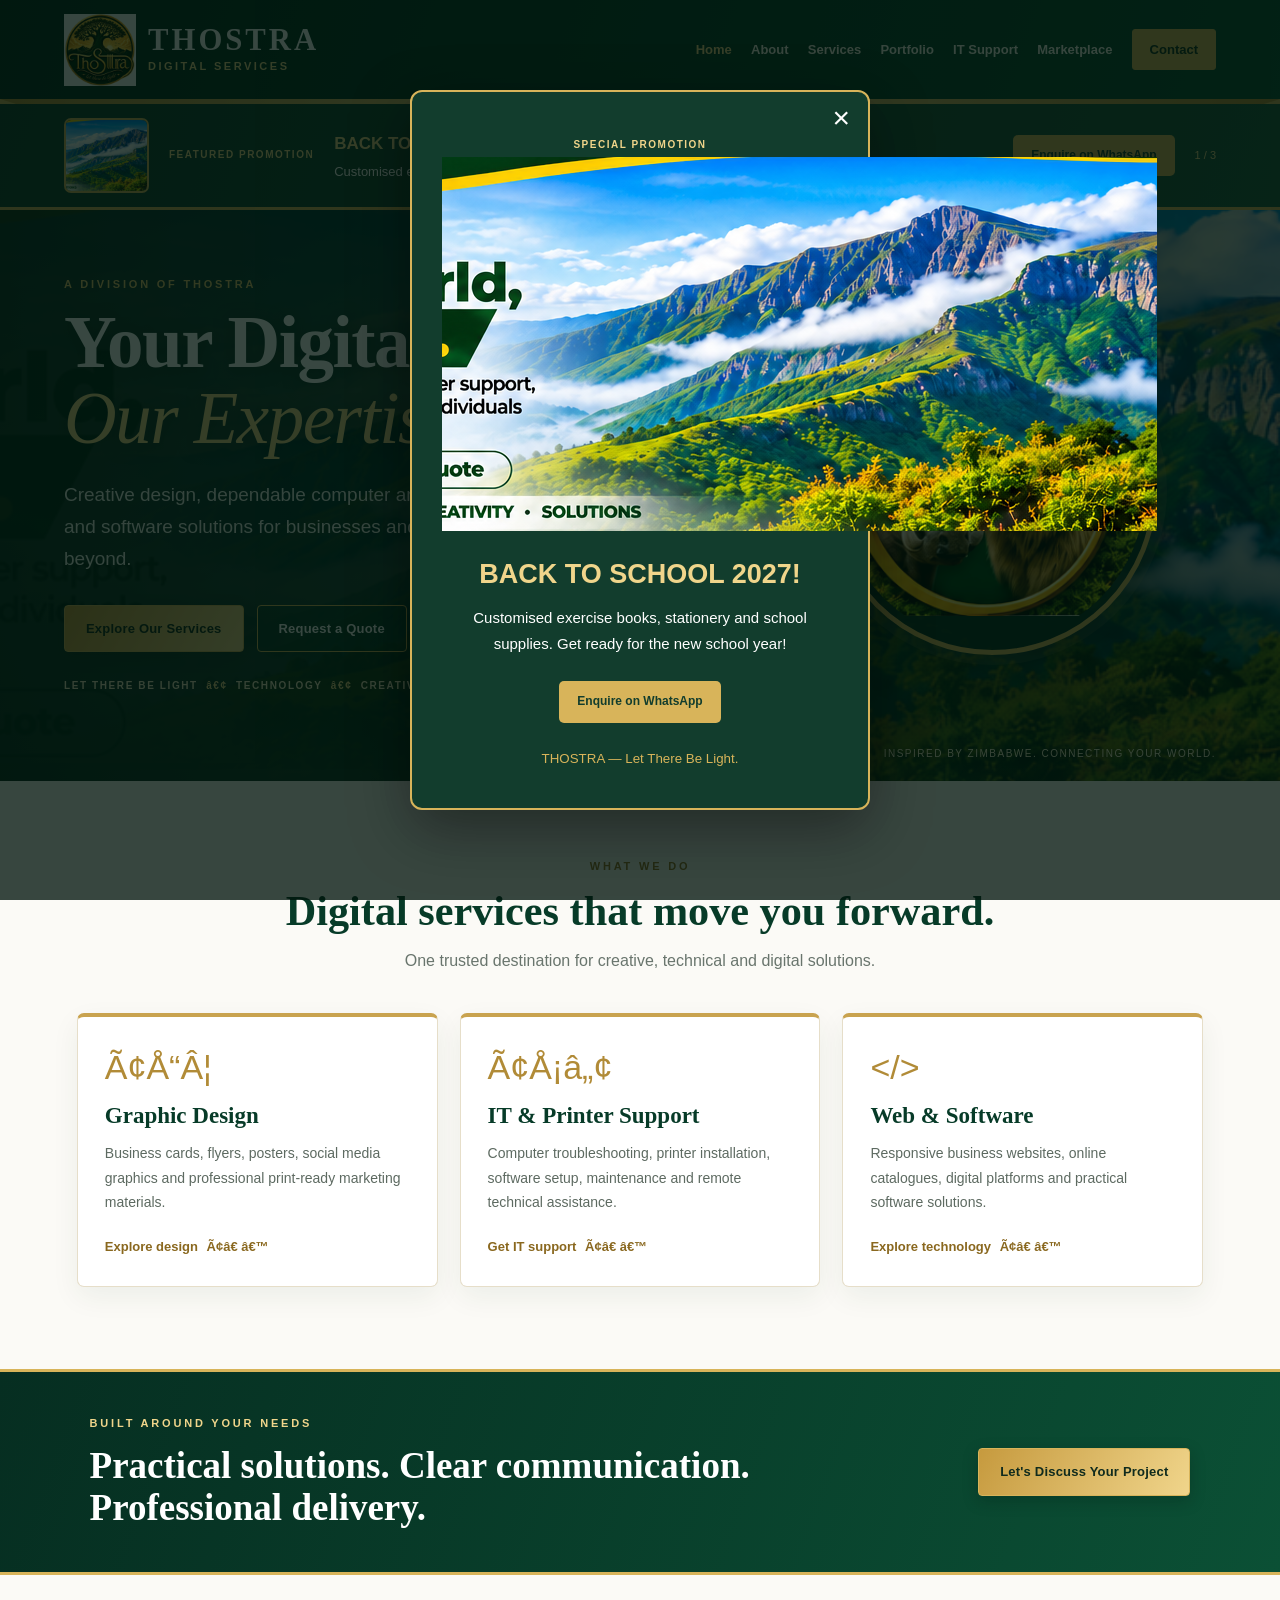
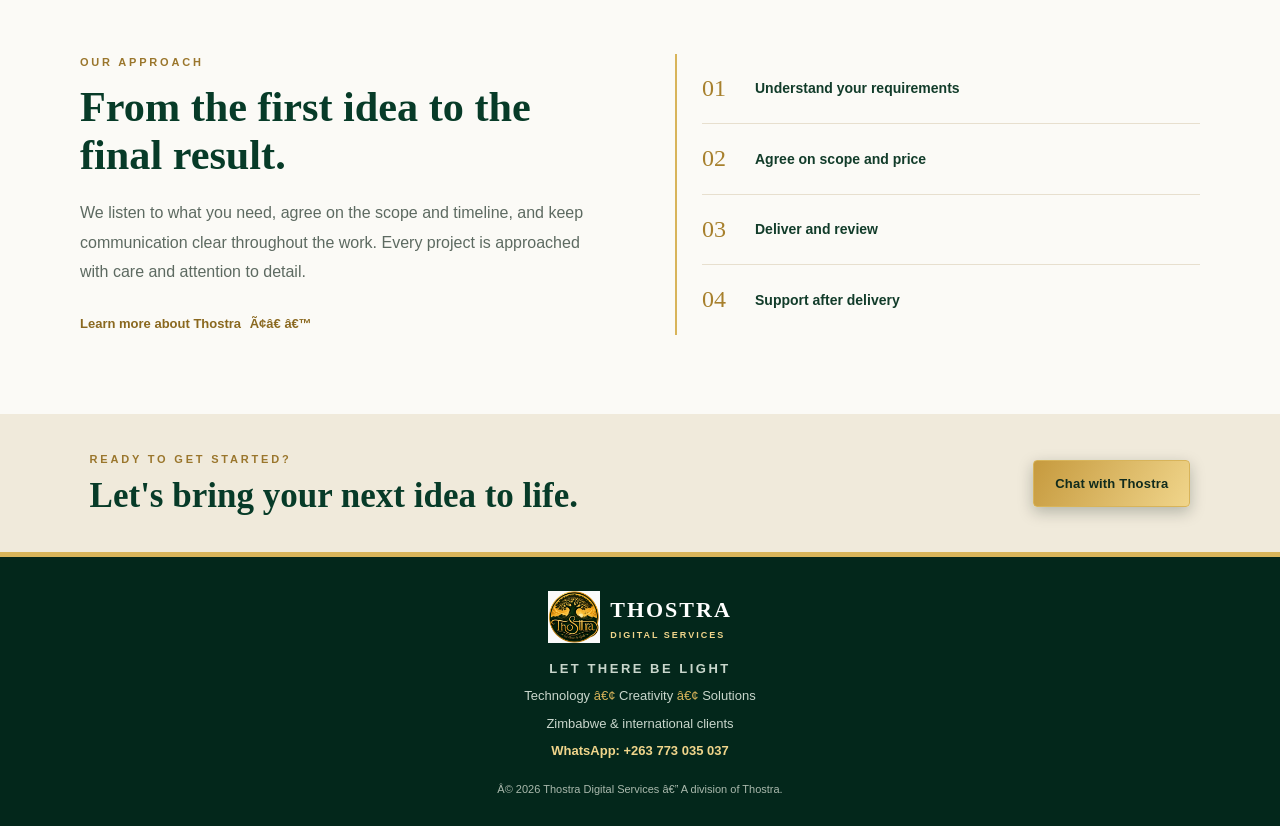
==== commit a3ff9e98: "Add THOSTRA advertising system with rotating banners and popups" ====
--- a/index.html
+++ b/index.html
@@ -1,9 +1,9 @@
-<!doctype html>
+﻿<!doctype html>
 <html lang="en">
 <head>
   <meta charset="utf-8">
   <meta name="viewport" content="width=device-width, initial-scale=1">
-  <meta name="description" content="Thostra Digital Services — graphic design, IT support, printer support, websites and software solutions in Zimbabwe and beyond.">
+  <meta name="description" content="Thostra Digital Services â€” graphic design, IT support, printer support, websites and software solutions in Zimbabwe and beyond.">
   <meta name="theme-color" content="#073b28">
   <title>THOSTRA Digital Services | Your Digital World, Our Expertise</title>
   <link rel="stylesheet" href="styles.css">
@@ -15,7 +15,7 @@
     <span><strong>THOSTRA</strong><small>DIGITAL SERVICES</small></span>
   </a>
 
-  <button class="menu-toggle" type="button" aria-label="Open navigation" aria-expanded="false">☰</button>
+  <button class="menu-toggle" type="button" aria-label="Open navigation" aria-expanded="false">Ã¢ËœÂ°</button>
 
   <nav class="nav" aria-label="Main navigation">
     <a href="index.html" class="active">Home</a>
@@ -40,7 +40,7 @@
           <a class="home-button home-button-gold" href="services.html">Explore Our Services</a>
           <a class="home-button home-button-outline" href="contact.html">Request a Quote</a>
         </div>
-        <p class="home-signature">LET THERE BE LIGHT <span>•</span> TECHNOLOGY <span>•</span> CREATIVITY <span>•</span> SOLUTIONS</p>
+        <p class="home-signature">LET THERE BE LIGHT <span>â€¢</span> TECHNOLOGY <span>â€¢</span> CREATIVITY <span>â€¢</span> SOLUTIONS</p>
       </div>
       <div class="home-hero-emblem">
         <img src="assets/thostra-lion-warthog-emblem.png" alt="Lion and warthog emblem">
@@ -57,22 +57,22 @@
     </div>
     <div class="home-service-grid">
       <article class="home-service-card">
-        <div class="home-service-icon" aria-hidden="true">✦</div>
+        <div class="home-service-icon" aria-hidden="true">Ã¢Å“Â¦</div>
         <h3>Graphic Design</h3>
         <p>Business cards, flyers, posters, social media graphics and professional print-ready marketing materials.</p>
-        <a href="services.html#design">Explore design <span>→</span></a>
+        <a href="services.html#design">Explore design <span>Ã¢â€ â€™</span></a>
       </article>
       <article class="home-service-card">
-        <div class="home-service-icon" aria-hidden="true">⚙</div>
+        <div class="home-service-icon" aria-hidden="true">Ã¢Å¡â„¢</div>
         <h3>IT & Printer Support</h3>
         <p>Computer troubleshooting, printer installation, software setup, maintenance and remote technical assistance.</p>
-        <a href="support.html">Get IT support <span>→</span></a>
+        <a href="support.html">Get IT support <span>Ã¢â€ â€™</span></a>
       </article>
       <article class="home-service-card">
         <div class="home-service-icon" aria-hidden="true">&lt;/&gt;</div>
         <h3>Web & Software</h3>
         <p>Responsive business websites, online catalogues, digital platforms and practical software solutions.</p>
-        <a href="services.html#web">Explore technology <span>→</span></a>
+        <a href="services.html#web">Explore technology <span>Ã¢â€ â€™</span></a>
       </article>
     </div>
   </section>
@@ -90,7 +90,7 @@
       <p class="home-eyebrow">OUR APPROACH</p>
       <h2 id="approach-title">From the first idea to the final result.</h2>
       <p>We listen to what you need, agree on the scope and timeline, and keep communication clear throughout the work. Every project is approached with care and attention to detail.</p>
-      <a class="home-text-link" href="about.html">Learn more about Thostra <span>→</span></a>
+      <a class="home-text-link" href="about.html">Learn more about Thostra <span>Ã¢â€ â€™</span></a>
     </div>
     <div class="home-steps">
       <div><span>01</span><strong>Understand your requirements</strong></div>
@@ -115,12 +115,14 @@
     <span><strong>THOSTRA</strong><small>DIGITAL SERVICES</small></span>
   </a>
   <p class="home-footer-motto">LET THERE BE LIGHT</p>
-  <p>Technology <span>•</span> Creativity <span>•</span> Solutions</p>
+  <p>Technology <span>â€¢</span> Creativity <span>â€¢</span> Solutions</p>
   <p>Zimbabwe &amp; international clients</p>
   <p class="home-footer-contact">WhatsApp: +263 773 035 037</p>
-  <small>© <span id="year"></span> Thostra Digital Services — A division of Thostra.</small>
+  <small>Â© <span id="year"></span> Thostra Digital Services â€” A division of Thostra.</small>
 </footer>
 
-<script src="script.js"></script>
+<script src="ads.js"></script><script src="ads-engine.js"></script><script src="script.js"></script>
 </body>
 </html>
+
+
--- a/styles.css
+++ b/styles.css
@@ -165,3 +165,186 @@
 @media(prefers-reduced-motion:reduce) {
   .home-page *, .home-page *:before, .home-page *:after { scroll-behavior:auto !important; transition:none !important; }
 }
+
+
+
+/* ==========================================
+   THOSTRA ADVERTISING SYSTEM
+   ========================================== */
+
+.thostra-ad-banner {
+  background: linear-gradient(110deg, #103d2d, #205b40);
+  color: #ffffff;
+  border-bottom: 3px solid #d8b45a;
+  padding: 14px 5%;
+  position: relative;
+  z-index: 20;
+}
+
+.thostra-ad-content {
+  max-width: 1200px;
+  margin: auto;
+  display: flex;
+  align-items: center;
+  justify-content: space-between;
+  gap: 20px;
+}
+
+.thostra-ad-label {
+  color: #f0d58b;
+  font-size: 10px;
+  font-weight: bold;
+  letter-spacing: 1.5px;
+  text-transform: uppercase;
+}
+
+.thostra-ad-copy {
+  flex: 1;
+}
+
+.thostra-ad-copy strong {
+  display: block;
+  color: #f0d58b;
+  font-size: 17px;
+  margin-bottom: 4px;
+}
+
+.thostra-ad-copy p {
+  margin: 0;
+  font-size: 13px;
+  line-height: 1.5;
+}
+
+.thostra-ad-button {
+  display: inline-block;
+  background: #d8b45a;
+  color: #123d2d !important;
+  padding: 11px 18px;
+  border-radius: 5px;
+  text-decoration: none;
+  font-size: 12px;
+  font-weight: bold;
+  white-space: nowrap;
+}
+
+.thostra-ad-button:hover {
+  background: #f0d58b;
+}
+
+.thostra-ad-position {
+  color: #f0d58b;
+  font-size: 11px;
+  white-space: nowrap;
+}
+
+/* POP-UP OVERLAY */
+
+.thostra-ad-overlay {
+  position: fixed;
+  inset: 0;
+  background: rgba(0, 20, 12, .78);
+  display: flex;
+  justify-content: center;
+  align-items: center;
+  padding: 20px;
+  z-index: 9999;
+}
+
+.thostra-ad-popup {
+  position: relative;
+  background: #123d2d;
+  color: white;
+  width: 100%;
+  max-width: 460px;
+  padding: 38px 30px;
+  border: 2px solid #d8b45a;
+  border-radius: 12px;
+  text-align: center;
+  box-shadow: 0 20px 60px rgba(0,0,0,.4);
+}
+
+.thostra-ad-popup h2 {
+  color: #f0d58b;
+  font-size: 27px;
+  margin: 20px 0 12px;
+}
+
+.thostra-ad-popup p {
+  font-size: 15px;
+  line-height: 1.7;
+  margin-bottom: 25px;
+}
+
+.thostra-ad-popup small {
+  display: block;
+  margin-top: 25px;
+  color: #d8b45a;
+}
+
+.thostra-ad-close {
+  position: absolute;
+  right: 12px;
+  top: 8px;
+  background: none;
+  border: none;
+  color: white;
+  font-size: 30px;
+  cursor: pointer;
+}
+
+/* MOBILE RESPONSIVENESS */
+
+@media(max-width:650px) {
+  .thostra-ad-banner {
+    padding: 15px 18px;
+  }
+
+  .thostra-ad-content {
+    flex-wrap: wrap;
+    gap: 10px;
+  }
+
+  .thostra-ad-copy {
+    flex-basis: 100%;
+    order: 2;
+  }
+
+  .thostra-ad-label {
+    order: 1;
+  }
+
+  .thostra-ad-button {
+    order: 3;
+  }
+
+  .thostra-ad-position {
+    order: 4;
+    margin-left: auto;
+  }
+
+  .thostra-ad-popup {
+    padding: 35px 22px;
+  }
+
+  .thostra-ad-popup h2 {
+    font-size: 23px;
+  }
+}
+
+/* THOSTRA ADVERTISING IMAGES */
+
+.thostra-ad-image {
+  width: 85px;
+  height: 75px;
+  object-fit: cover;
+  border: 2px solid #d8b45a;
+  border-radius: 7px;
+  flex-shrink: 0;
+}
+
+@media (max-width: 650px) {
+  .thostra-ad-image {
+    width: 65px;
+    height: 65px;
+  }
+}
